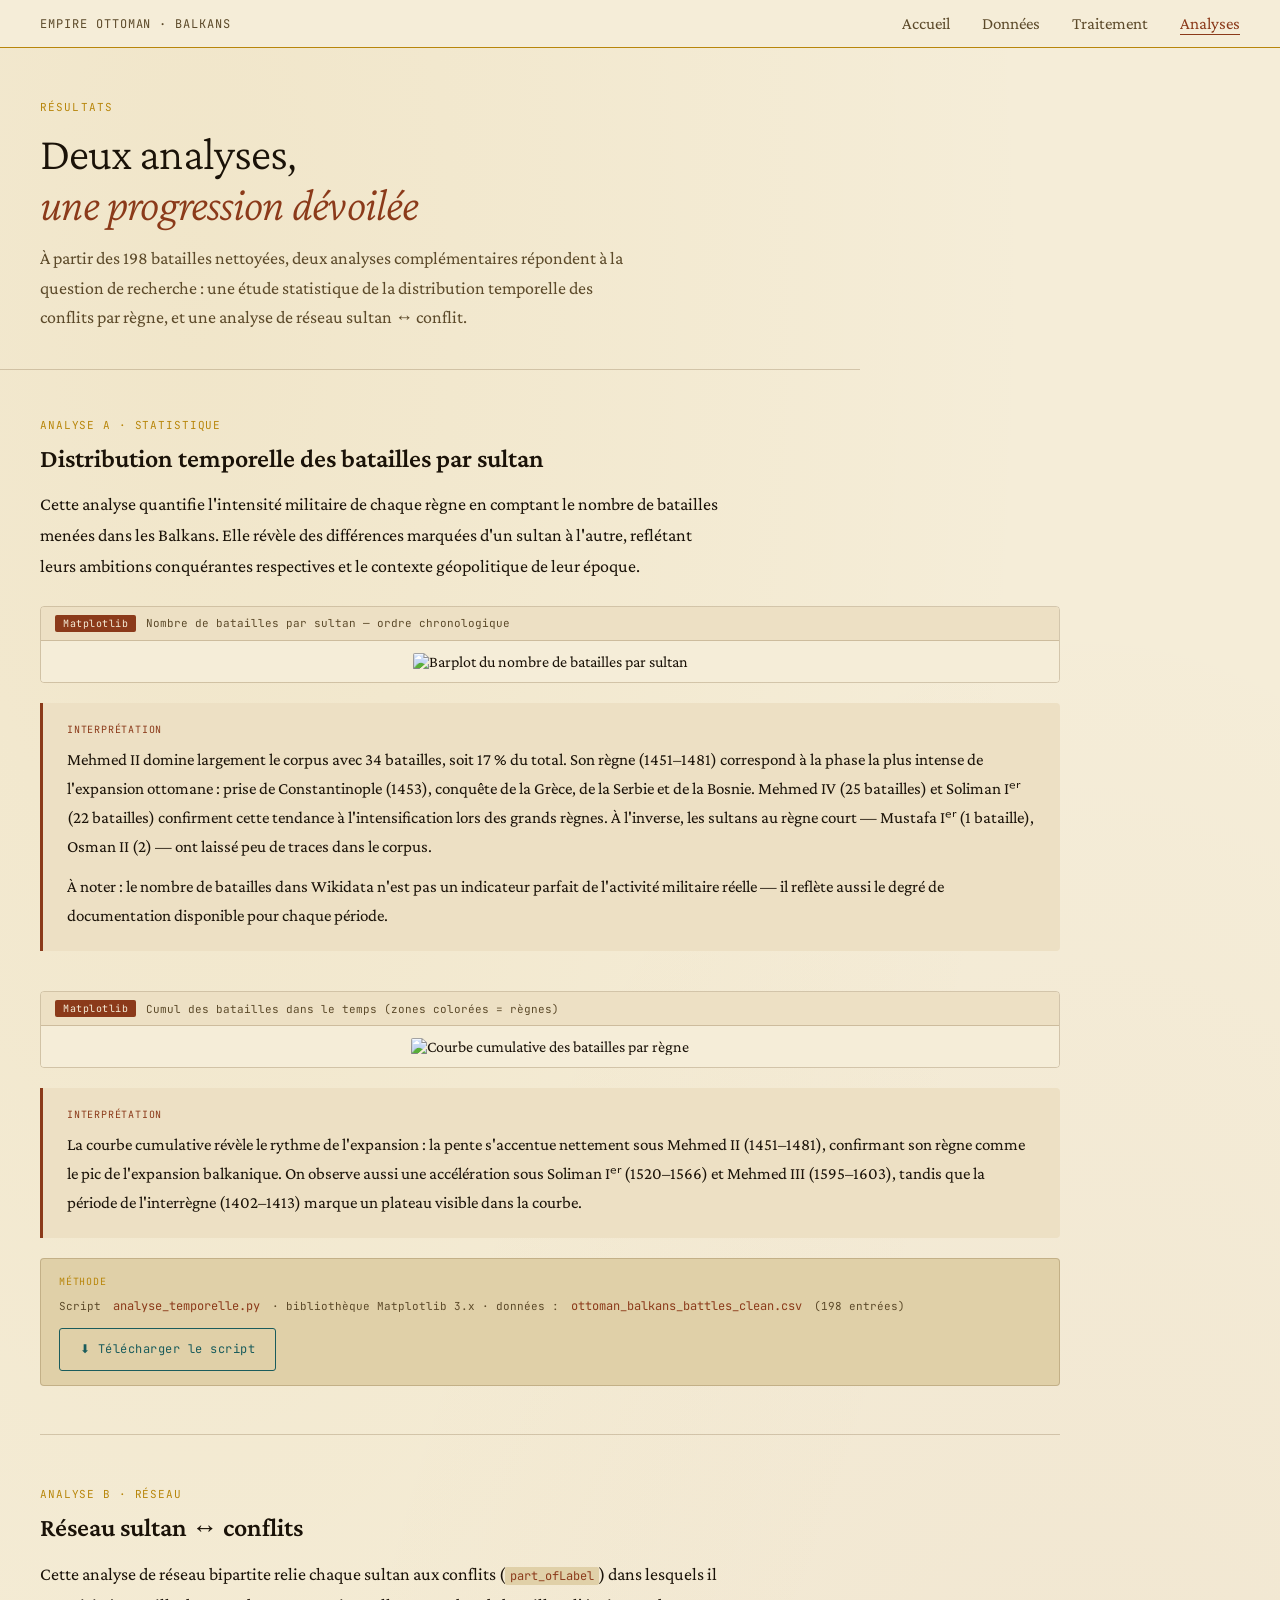
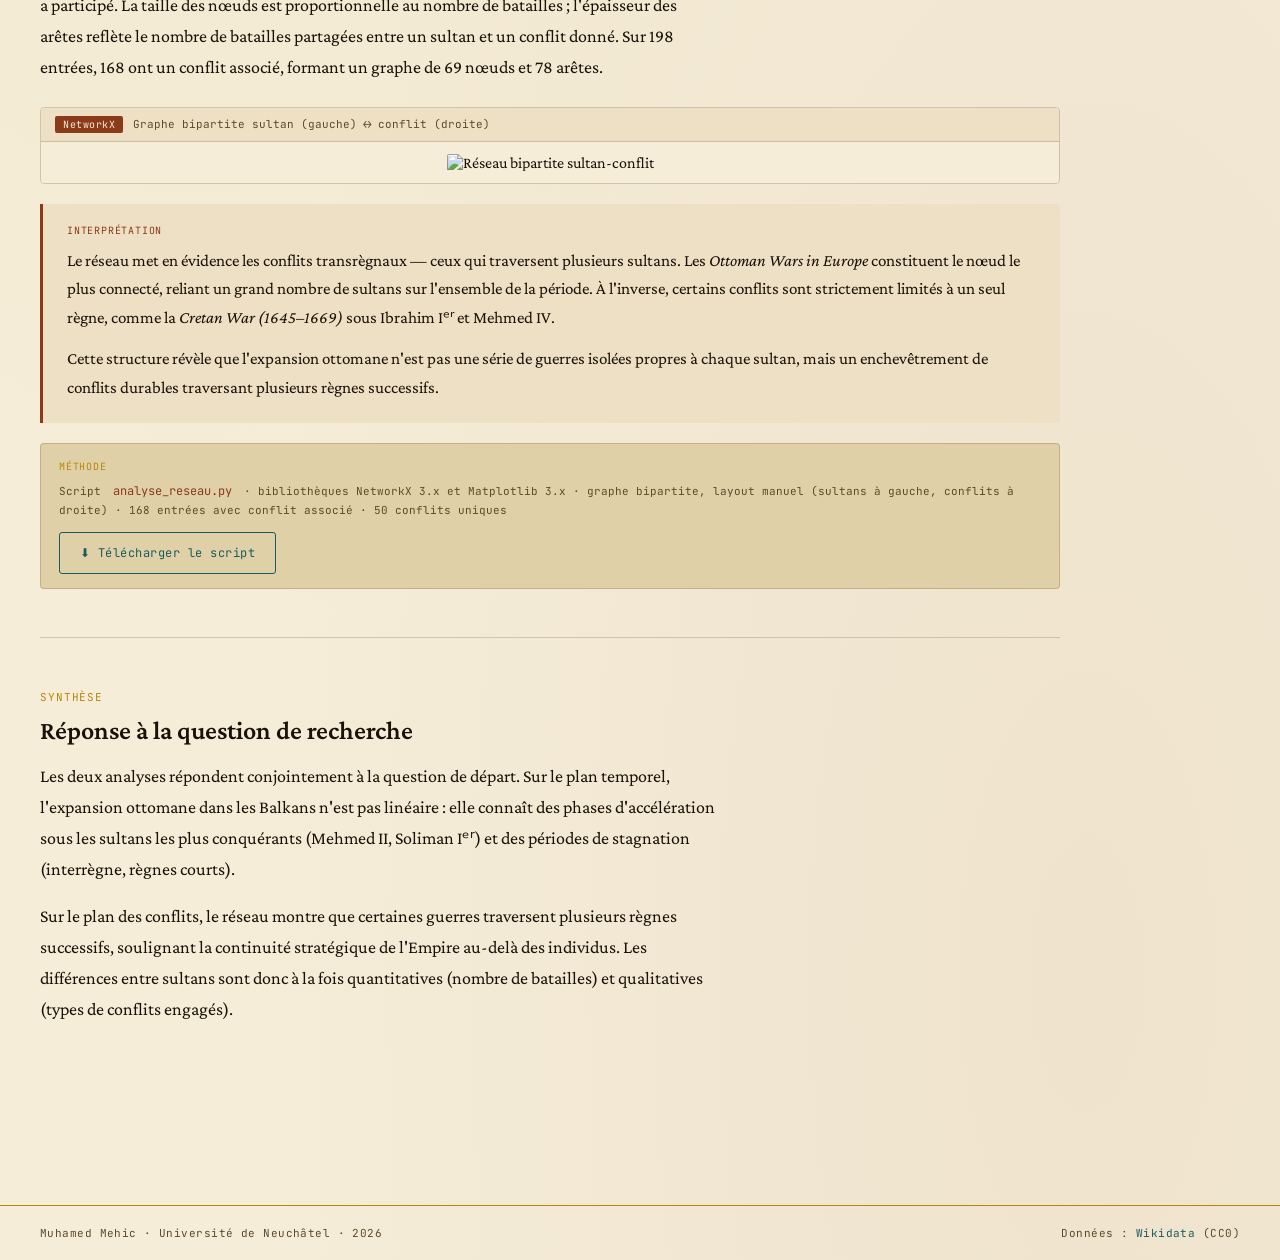
==== analysis.html @ 5c9a2b20 "analyse" ====
<!DOCTYPE html>
<html lang="fr">
<head>
  <meta charset="UTF-8">
  <meta name="viewport" content="width=device-width, initial-scale=1.0">
  <title>Analyses · Empire Ottoman Balkans</title>
  <link href="https://fonts.googleapis.com/css2?family=Crimson+Pro:ital,wght@0,300;0,400;0,600;1,300;1,400&family=JetBrains+Mono:wght@400;500&display=swap" rel="stylesheet">
  <link rel="stylesheet" href="css/style.css">
</head>
<body>

  <nav>
    <span class="nav-brand">Empire Ottoman · Balkans</span>
    <div class="nav-links">
      <a href="index.html">Accueil</a>
      <a href="data.html">Données</a>
      <a href="process.html">Traitement</a>
      <a href="analysis.html" class="active">Analyses</a>
    </div>
  </nav>

  <header class="page-header">
    <div class="page-eyebrow">Résultats</div>
    <h1 class="page-title">Deux analyses,<br><em>une progression dévoilée</em></h1>
    <p class="page-desc">
      À partir des 198 batailles nettoyées, deux analyses complémentaires répondent
      à la question de recherche : une étude statistique de la distribution temporelle
      des conflits par règne, et une analyse de réseau sultan ↔ conflit.
    </p>
  </header>

  <main>

    <!-- ── ANALYSE A ──────────────────────────────────────────────────────── -->
    <section class="content-section">
      <div class="section-label">Analyse A · Statistique</div>
      <h2 class="section-title">Distribution temporelle des batailles par sultan</h2>

      <div class="section-body">
        <p>
          Cette analyse quantifie l'intensité militaire de chaque règne en comptant
          le nombre de batailles menées dans les Balkans. Elle révèle des différences
          marquées d'un sultan à l'autre, reflétant leurs ambitions conquérantes respectives
          et le contexte géopolitique de leur époque.
        </p>
      </div>

      <!-- Barplot -->
      <div class="viz-block">
        <div class="viz-label">
          <span class="code-lang">Matplotlib</span>
          Nombre de batailles par sultan — ordre chronologique
        </div>
        <div class="viz-img-wrap">
          <img src="outputs/output_barplot_sultans.png"
               alt="Barplot du nombre de batailles par sultan"
               class="viz-img">
        </div>
      </div>

      <div class="analysis-interp">
        <div class="interp-label">Interprétation</div>
        <p>
          Mehmed II domine largement le corpus avec 34 batailles, soit 17 % du total.
          Son règne (1451–1481) correspond à la phase la plus intense de l'expansion ottomane :
          prise de Constantinople (1453), conquête de la Grèce, de la Serbie et de la Bosnie.
          Mehmed IV (25 batailles) et Soliman Iᵉʳ (22 batailles) confirment cette tendance
          à l'intensification lors des grands règnes. À l'inverse, les sultans au règne court
          — Mustafa Iᵉʳ (1 bataille), Osman II (2) — ont laissé peu de traces dans le corpus.
        </p>
        <p>
          À noter : le nombre de batailles dans Wikidata n'est pas un indicateur parfait
          de l'activité militaire réelle — il reflète aussi le degré de documentation
          disponible pour chaque période.
        </p>
      </div>

      <!-- Courbe cumulative -->
      <div class="viz-block" style="margin-top: 40px;">
        <div class="viz-label">
          <span class="code-lang">Matplotlib</span>
          Cumul des batailles dans le temps (zones colorées = règnes)
        </div>
        <div class="viz-img-wrap">
          <img src="outputs/output_courbe_cumulative.png"
               alt="Courbe cumulative des batailles par règne"
               class="viz-img">
        </div>
      </div>

      <div class="analysis-interp">
        <div class="interp-label">Interprétation</div>
        <p>
          La courbe cumulative révèle le rythme de l'expansion : la pente s'accentue
          nettement sous Mehmed II (1451–1481), confirmant son règne comme le pic
          de l'expansion balkanique. On observe aussi une accélération sous Soliman Iᵉʳ
          (1520–1566) et Mehmed III (1595–1603), tandis que la période de l'interrègne
          (1402–1413) marque un plateau visible dans la courbe.
        </p>
      </div>

      <div class="method-note">
        <div class="method-label">Méthode</div>
        Script <code>analyse_temporelle.py</code> · bibliothèque Matplotlib 3.x ·
        données : <code>ottoman_balkans_battles_clean.csv</code> (198 entrées)
        <div style="margin-top: 12px;">
          <a class="dl-btn dl-btn--secondary" href="scripts/analyse_temporelle.py" download>
            ⬇ Télécharger le script
          </a>
        </div>
      </div>
    </section>

    <!-- ── ANALYSE B ──────────────────────────────────────────────────────── -->
    <section class="content-section">
      <div class="section-label">Analyse B · Réseau</div>
      <h2 class="section-title">Réseau sultan ↔ conflits</h2>

      <div class="section-body">
        <p>
          Cette analyse de réseau bipartite relie chaque sultan aux conflits
          (<code>part_ofLabel</code>) dans lesquels il a participé.
          La taille des nœuds est proportionnelle au nombre de batailles ;
          l'épaisseur des arêtes reflète le nombre de batailles partagées
          entre un sultan et un conflit donné. Sur 198 entrées, 168 ont
          un conflit associé, formant un graphe de 69 nœuds et 78 arêtes.
        </p>
      </div>

      <div class="viz-block">
        <div class="viz-label">
          <span class="code-lang">NetworkX</span>
          Graphe bipartite sultan (gauche) ↔ conflit (droite)
        </div>
        <div class="viz-img-wrap">
          <img src="outputs/output_reseau_sultan_guerre.png"
               alt="Réseau bipartite sultan-conflit"
               class="viz-img">
        </div>
      </div>

      <div class="analysis-interp">
        <div class="interp-label">Interprétation</div>
        <p>
          Le réseau met en évidence les conflits transrègnaux — ceux qui traversent
          plusieurs sultans. Les <em>Ottoman Wars in Europe</em> constituent le nœud
          le plus connecté, reliant un grand nombre de sultans sur l'ensemble de la période.
          À l'inverse, certains conflits sont strictement limités à un seul règne,
          comme la <em>Cretan War (1645–1669)</em> sous Ibrahim Iᵉʳ et Mehmed IV.
        </p>
        <p>
          Cette structure révèle que l'expansion ottomane n'est pas une série de guerres
          isolées propres à chaque sultan, mais un enchevêtrement de conflits durables
          traversant plusieurs règnes successifs.
        </p>
      </div>

      <div class="method-note">
        <div class="method-label">Méthode</div>
        Script <code>analyse_reseau.py</code> · bibliothèques NetworkX 3.x et Matplotlib 3.x ·
        graphe bipartite, layout manuel (sultans à gauche, conflits à droite) ·
        168 entrées avec conflit associé · 50 conflits uniques
        <div style="margin-top: 12px;">
          <a class="dl-btn dl-btn--secondary" href="scripts/analyse_reseau.py" download>
            ⬇ Télécharger le script
          </a>
        </div>
      </div>
    </section>

    <!-- ── SYNTHÈSE ───────────────────────────────────────────────────────── -->
    <section class="content-section">
      <div class="section-label">Synthèse</div>
      <h2 class="section-title">Réponse à la question de recherche</h2>
      <div class="section-body">
        <p>
          Les deux analyses répondent conjointement à la question de départ.
          Sur le plan temporel, l'expansion ottomane dans les Balkans n'est pas linéaire :
          elle connaît des phases d'accélération sous les sultans les plus conquérants
          (Mehmed II, Soliman Iᵉʳ) et des périodes de stagnation (interrègne, règnes courts).
        </p>
        <p>
          Sur le plan des conflits, le réseau montre que certaines guerres traversent
          plusieurs règnes successifs, soulignant la continuité stratégique de l'Empire
          au-delà des individus. Les différences entre sultans sont donc à la fois
          quantitatives (nombre de batailles) et qualitatives (types de conflits engagés).
        </p>
      </div>
    </section>

  </main>

  <footer>
    <span>Muhamed Mehic · Université de Neuchâtel · 2026</span>
    <span>Données : <a href="https://www.wikidata.org" target="_blank">Wikidata</a> (CC0)</span>
  </footer>

</body>
</html>
---- css/style.css ----
/* ============================================================
   style.css — Empire Ottoman · Balkans 1354–1683
   Palette : parchemin / rouille / encre / or
   ============================================================ */

   :root {
    --ink:        #1a1208;
    --parchment:  #f5edd8;
    --parchment2: #ede0c4;
    --parchment3: #e0d0a8;
    --gold:       #b8860b;
    --gold-light: #d4a017;
    --rust:       #8b3a1a;
    --rust-dark:  #7a3016;
    --teal:       #1a5c5c;
    --muted:      #5c4a2a;
    --border:     rgba(90,60,20,0.22);
  }
  
  *, *::before, *::after { box-sizing: border-box; margin: 0; padding: 0; }
  
  html { scroll-behavior: smooth; }
  
  body {
    font-family: 'Crimson Pro', Georgia, serif;
    background: var(--parchment);
    color: var(--ink);
    min-height: 100vh;
    background-image:
      radial-gradient(ellipse at 15% 10%, rgba(184,134,11,0.07) 0%, transparent 55%),
      radial-gradient(ellipse at 85% 90%, rgba(139,58,26,0.06) 0%, transparent 55%);
  }
  
  /* ── NAVIGATION ───────────────────────────────────────────── */
  
  nav {
    position: sticky;
    top: 0;
    z-index: 100;
    display: flex;
    align-items: center;
    justify-content: space-between;
    padding: 14px 40px;
    background: var(--parchment);
    border-bottom: 1.5px solid var(--gold);
    backdrop-filter: blur(4px);
  }
  
  .nav-brand {
    font-family: 'JetBrains Mono', monospace;
    font-size: 12px;
    letter-spacing: 0.08em;
    text-transform: uppercase;
    color: var(--muted);
  }
  
  .nav-links {
    display: flex;
    gap: 32px;
  }
  
  .nav-links a {
    font-size: 17px;
    color: var(--muted);
    text-decoration: none;
    transition: color 0.15s;
    position: relative;
  }
  
  .nav-links a::after {
    content: '';
    position: absolute;
    bottom: -2px;
    left: 0;
    width: 0;
    height: 1.5px;
    background: var(--rust);
    transition: width 0.2s;
  }
  
  .nav-links a:hover,
  .nav-links a.active {
    color: var(--rust);
  }
  
  .nav-links a:hover::after,
  .nav-links a.active::after {
    width: 100%;
  }
  
  /* ── HERO ─────────────────────────────────────────────────── */
  
  .hero {
    padding: 72px 40px 56px;
    border-bottom: 1px solid var(--border);
    max-width: 860px;
  }
  
  .hero-eyebrow {
    font-family: 'JetBrains Mono', monospace;
    font-size: 12px;
    letter-spacing: 0.12em;
    color: var(--gold);
    text-transform: uppercase;
    margin-bottom: 20px;
  }
  
  .hero-title {
    font-size: clamp(36px, 6vw, 64px);
    font-weight: 300;
    line-height: 1.1;
    letter-spacing: -0.02em;
    color: var(--ink);
    margin-bottom: 24px;
  }
  
  .hero-title em {
    font-style: italic;
    color: var(--rust);
  }
  
  .hero-sub {
    font-size: 20px;
    line-height: 1.6;
    color: var(--muted);
    max-width: 640px;
    margin-bottom: 40px;
  }
  
  .hero-stats {
    display: flex;
    align-items: center;
    gap: 20px;
  }
  
  .hstat { text-align: center; }
  
  .hstat-num {
    display: block;
    font-size: 36px;
    font-weight: 300;
    color: var(--rust);
    line-height: 1;
  }
  
  .hstat-lbl {
    font-family: 'JetBrains Mono', monospace;
    font-size: 10px;
    text-transform: uppercase;
    letter-spacing: 0.07em;
    color: var(--muted);
  }
  
  .hstat-div {
    width: 1px;
    height: 40px;
    background: var(--border);
  }
  
  /* ── MAIN ─────────────────────────────────────────────────── */
  
  main {
    max-width: 1100px;
    padding: 48px 40px 80px;
  }
  
  /* ── INTRO ────────────────────────────────────────────────── */
  
  .section-intro {
    margin-bottom: 56px;
    padding-bottom: 48px;
    border-bottom: 1px solid var(--border);
  }
  
  .intro-text {
    font-size: 20px;
    line-height: 1.7;
    color: var(--ink);
    max-width: 720px;
  }
  
  /* ── CARDS ────────────────────────────────────────────────── */
  
  .cards {
    display: grid;
    grid-template-columns: repeat(3, 1fr);
    gap: 20px;
    margin-bottom: 56px;
  }
  
  .card {
    display: flex;
    flex-direction: column;
    padding: 28px 24px;
    background: var(--parchment2);
    border: 1px solid var(--border);
    border-radius: 4px;
    text-decoration: none;
    color: inherit;
    transition: border-color 0.2s, transform 0.15s;
  }
  
  .card:hover {
    border-color: var(--gold);
    transform: translateY(-2px);
  }
  
  .card-icon {
    font-size: 28px;
    margin-bottom: 16px;
    color: var(--rust);
  }
  
  .card-title {
    font-size: 22px;
    font-weight: 600;
    margin-bottom: 10px;
    color: var(--ink);
  }
  
  .card-desc {
    font-size: 16px;
    line-height: 1.6;
    color: var(--muted);
    flex: 1;
    margin-bottom: 20px;
  }
  
  .card-link {
    font-family: 'JetBrains Mono', monospace;
    font-size: 12px;
    color: var(--teal);
    letter-spacing: 0.04em;
  }
  
  /* ── TIMELINE PREVIEW ─────────────────────────────────────── */
  
  .timeline-preview {
    padding-top: 48px;
    border-top: 1px solid var(--border);
  }
  
  .tp-label {
    font-family: 'JetBrains Mono', monospace;
    font-size: 11px;
    text-transform: uppercase;
    letter-spacing: 0.08em;
    color: var(--muted);
    margin-bottom: 16px;
  }
  
  .timeline-bar {
    position: relative;
    height: 36px;
    background: var(--parchment3);
    border-radius: 3px;
    overflow: hidden;
    margin-bottom: 8px;
    border: 1px solid var(--border);
  }
  
  .tb-seg {
    position: absolute;
    top: 0;
    height: 100%;
    background: var(--rust);
    opacity: 0.7;
    border-right: 1px solid var(--parchment);
    display: flex;
    align-items: center;
    overflow: hidden;
    transition: opacity 0.15s;
    cursor: default;
  }
  
  .tb-seg:nth-child(even) { background: var(--teal); }
  
  .tb-seg:hover { opacity: 1; z-index: 2; }
  
  .tb-seg span {
    font-family: 'JetBrains Mono', monospace;
    font-size: 9px;
    color: var(--parchment);
    padding: 0 6px;
    white-space: nowrap;
    overflow: hidden;
    letter-spacing: 0.04em;
  }
  
  .tb-axis {
    display: flex;
    justify-content: space-between;
    font-family: 'JetBrains Mono', monospace;
    font-size: 10px;
    color: var(--muted);
    letter-spacing: 0.04em;
  }
  
  /* ── FOOTER ───────────────────────────────────────────────── */
  
  footer {
    display: flex;
    justify-content: space-between;
    align-items: center;
    padding: 20px 40px;
    border-top: 1.5px solid var(--gold);
    font-family: 'JetBrains Mono', monospace;
    font-size: 11px;
    color: var(--muted);
    letter-spacing: 0.04em;
  }
  
  footer a {
    color: var(--teal);
    text-decoration: none;
  }
  
  footer a:hover { text-decoration: underline; }
  
  /* ── PAGE INTÉRIEURE : EN-TÊTE ────────────────────────────── */
  
  .page-header {
    padding: 52px 40px 36px;
    border-bottom: 1px solid var(--border);
    max-width: 860px;
  }
  
  .page-eyebrow {
    font-family: 'JetBrains Mono', monospace;
    font-size: 11px;
    letter-spacing: 0.1em;
    color: var(--gold);
    text-transform: uppercase;
    margin-bottom: 14px;
  }
  
  .page-title {
    font-size: clamp(28px, 4vw, 46px);
    font-weight: 300;
    letter-spacing: -0.02em;
    color: var(--ink);
    margin-bottom: 14px;
  }
  
  .page-title em { font-style: italic; color: var(--rust); }
  
  .page-desc {
    font-size: 18px;
    line-height: 1.65;
    color: var(--muted);
    max-width: 600px;
  }
  
  /* ── BLOCS DE CONTENU ─────────────────────────────────────── */
  
  .content-section {
    margin-bottom: 52px;
    padding-bottom: 48px;
    border-bottom: 1px solid var(--border);
  }
  
  .content-section:last-child {
    border-bottom: none;
  }
  
  .section-label {
    font-family: 'JetBrains Mono', monospace;
    font-size: 11px;
    text-transform: uppercase;
    letter-spacing: 0.08em;
    color: var(--gold);
    margin-bottom: 12px;
  }
  
  .section-title {
    font-size: 26px;
    font-weight: 600;
    margin-bottom: 16px;
    color: var(--ink);
  }
  
  .section-body {
    font-size: 18px;
    line-height: 1.72;
    color: var(--ink);
    max-width: 680px;
  }
  
  .section-body p + p { margin-top: 16px; }
  
  /* ── CODE BLOCKS ──────────────────────────────────────────── */
  
  .code-block {
    background: var(--parchment3);
    border: 1px solid var(--border);
    border-radius: 4px;
    overflow: hidden;
    margin: 24px 0;
  }
  
  .code-header {
    display: flex;
    align-items: center;
    justify-content: space-between;
    padding: 8px 14px;
    border-bottom: 1px solid var(--border);
    font-family: 'JetBrains Mono', monospace;
    font-size: 11px;
    color: var(--muted);
    background: var(--parchment2);
  }
  
  .code-lang {
    background: var(--rust);
    color: var(--parchment);
    padding: 2px 8px;
    border-radius: 2px;
    font-size: 10px;
    letter-spacing: 0.05em;
  }
  
  pre {
    padding: 18px 20px;
    overflow-x: auto;
    font-family: 'JetBrains Mono', monospace;
    font-size: 13px;
    line-height: 1.7;
    color: var(--ink);
  }
  
  /* ── TABLEAU ──────────────────────────────────────────────── */
  
  .table-wrap {
    overflow-x: auto;
    border: 1px solid var(--border);
    border-radius: 4px;
    margin: 24px 0;
  }
  
  table {
    width: 100%;
    border-collapse: collapse;
    font-size: 14px;
  }
  
  thead th {
    background: var(--parchment3);
    padding: 10px 14px;
    text-align: left;
    font-family: 'JetBrains Mono', monospace;
    font-size: 10px;
    text-transform: uppercase;
    letter-spacing: 0.07em;
    color: var(--muted);
    border-bottom: 1px solid var(--border);
  }
  
  tbody td {
    padding: 9px 14px;
    border-bottom: 1px solid var(--border);
    color: var(--ink);
  }
  
  tbody tr:last-child td { border-bottom: none; }
  tbody tr:hover { background: var(--parchment2); }
  
  /* ── RESPONSIVE ───────────────────────────────────────────── */
  
  @media (max-width: 768px) {
    nav { padding: 12px 20px; }
    .nav-links { gap: 20px; }
    .hero, main, .page-header { padding-left: 20px; padding-right: 20px; }
    .cards { grid-template-columns: 1fr; }
    footer { flex-direction: column; gap: 8px; text-align: center; }
  }
  
  /* ── BARRES SULTAN (data.html) ────────────────────────────────────────────── */
  
  .sultan-bars {
    margin-top: 24px;
    display: flex;
    flex-direction: column;
    gap: 8px;
  }
  
  .sbar-row {
    display: flex;
    align-items: center;
    gap: 12px;
  }
  
  .sbar-name {
    font-family: 'JetBrains Mono', monospace;
    font-size: 11px;
    color: var(--muted);
    width: 110px;
    flex-shrink: 0;
    text-align: right;
  }
  
  .sbar-wrap {
    flex: 1;
    background: var(--parchment3);
    border-radius: 2px;
    height: 22px;
    overflow: hidden;
  }
  
  .sbar-fill {
    height: 100%;
    background: var(--rust);
    display: flex;
    align-items: center;
    justify-content: flex-end;
    padding-right: 8px;
    font-family: 'JetBrains Mono', monospace;
    font-size: 10px;
    color: var(--parchment);
    transition: width 0.6s ease;
  }
  
  /* ── BOUTONS TÉLÉCHARGEMENT ───────────────────────────────────────────────── */
  
  .dl-links {
    display: flex;
    gap: 14px;
    margin-top: 24px;
    flex-wrap: wrap;
  }
  
  .dl-btn {
    display: inline-block;
    padding: 10px 20px;
    background: var(--rust);
    color: var(--parchment);
    text-decoration: none;
    font-family: 'JetBrains Mono', monospace;
    font-size: 12px;
    border-radius: 3px;
    letter-spacing: 0.04em;
    transition: background 0.15s;
  }
  
  .dl-btn:hover { background: var(--rust-dark); }
  
  .dl-btn--secondary {
    background: transparent;
    color: var(--teal);
    border: 1px solid var(--teal);
  }
  
  .dl-btn--secondary:hover {
    background: var(--teal);
    color: var(--parchment);
  }
  
  /* ── CODE INLINE ──────────────────────────────────────────────────────────── */
  
  code {
    font-family: 'JetBrains Mono', monospace;
    font-size: 12px;
    background: var(--parchment3);
    padding: 1px 5px;
    border-radius: 2px;
    color: var(--rust);
  }
  
  /* ── PIPELINE DIAGRAM (process.html) ─────────────────────────────────────── */
  
  .pipeline-diagram {
    display: flex;
    align-items: center;
    flex-wrap: wrap;
    gap: 6px;
    margin-top: 28px;
    padding: 20px;
    background: var(--parchment2);
    border: 1px solid var(--border);
    border-radius: 4px;
  }
  
  .pipe-node {
    display: flex;
    flex-direction: column;
    align-items: center;
    background: var(--parchment3);
    border: 1px solid var(--border);
    border-radius: 3px;
    padding: 8px 12px;
    min-width: 64px;
  }
  
  .pipe-node--input,
  .pipe-node--output {
    background: var(--rust);
    border-color: var(--rust-dark);
  }
  
  .pipe-node--input .pipe-num,
  .pipe-node--output .pipe-num,
  .pipe-node--input .pipe-label,
  .pipe-node--output .pipe-label {
    color: var(--parchment);
  }
  
  .pipe-num {
    font-family: 'JetBrains Mono', monospace;
    font-size: 11px;
    font-weight: 500;
    color: var(--rust);
  }
  
  .pipe-label {
    font-size: 11px;
    color: var(--muted);
    margin-top: 2px;
  }
  
  .pipe-arrow {
    font-family: 'JetBrains Mono', monospace;
    color: var(--gold);
    font-size: 18px;
    line-height: 1;
  }
  
  /* ── STEP HEADER (process.html) ───────────────────────────────────────────── */
  
  .step-header {
    display: flex;
    align-items: flex-start;
    gap: 20px;
    margin-bottom: 16px;
  }
  
  .step-num {
    font-family: 'JetBrains Mono', monospace;
    font-size: 32px;
    font-weight: 500;
    color: var(--rust);
    opacity: 0.35;
    line-height: 1;
    flex-shrink: 0;
    min-width: 44px;
  }
  
  .step-header .section-title {
    margin-bottom: 0;
  }
  
  /* ── REPORT GRID (process.html) ───────────────────────────────────────────── */
  
  .report-grid {
    display: flex;
    gap: 16px;
    margin-top: 24px;
    flex-wrap: wrap;
  }
  
  .report-card {
    display: flex;
    flex-direction: column;
    align-items: center;
    padding: 20px 28px;
    background: var(--parchment2);
    border: 1px solid var(--border);
    border-radius: 4px;
    min-width: 140px;
  }
  
  .report-card--removed { border-color: var(--gold); }
  .report-card--final   { border-color: var(--teal); }
  
  .report-num {
    font-size: 40px;
    font-weight: 300;
    color: var(--rust);
    line-height: 1;
  }
  
  .report-card--removed .report-num { color: var(--gold); }
  .report-card--final .report-num   { color: var(--teal); }
  
  .report-lbl {
    font-family: 'JetBrains Mono', monospace;
    font-size: 10px;
    text-transform: uppercase;
    letter-spacing: 0.06em;
    color: var(--muted);
    margin-top: 6px;
    text-align: center;
  }
  
  /* ── VISUALISATIONS (analysis.html) ──────────────────────────────────────── */
  
  .viz-block {
    margin-top: 24px;
    border: 1px solid var(--border);
    border-radius: 4px;
    overflow: hidden;
  }
  
  .viz-label {
    display: flex;
    align-items: center;
    gap: 10px;
    padding: 8px 14px;
    background: var(--parchment2);
    border-bottom: 1px solid var(--border);
    font-family: 'JetBrains Mono', monospace;
    font-size: 11px;
    color: var(--muted);
  }
  
  .viz-img-wrap {
    background: var(--parchment);
    padding: 12px;
    text-align: center;
  }
  
  .viz-img {
    max-width: 100%;
    height: auto;
    border-radius: 2px;
  }
  
  /* ── INTERPRÉTATION ───────────────────────────────────────────────────────── */
  
  .analysis-interp {
    margin-top: 20px;
    padding: 20px 24px;
    background: var(--parchment2);
    border-left: 3px solid var(--rust);
    border-radius: 0 4px 4px 0;
  }
  
  .interp-label {
    font-family: 'JetBrains Mono', monospace;
    font-size: 10px;
    text-transform: uppercase;
    letter-spacing: 0.08em;
    color: var(--rust);
    margin-bottom: 10px;
  }
  
  .analysis-interp p {
    font-size: 17px;
    line-height: 1.7;
    color: var(--ink);
  }
  
  .analysis-interp p + p {
    margin-top: 12px;
  }
  
  /* ── NOTE MÉTHODE ─────────────────────────────────────────────────────────── */
  
  .method-note {
    margin-top: 20px;
    padding: 14px 18px;
    background: var(--parchment3);
    border: 1px solid var(--border);
    border-radius: 4px;
    font-family: 'JetBrains Mono', monospace;
    font-size: 11px;
    color: var(--muted);
    line-height: 1.7;
  }
  
  .method-label {
    font-size: 10px;
    text-transform: uppercase;
    letter-spacing: 0.08em;
    color: var(--gold);
    margin-bottom: 6px;
  }
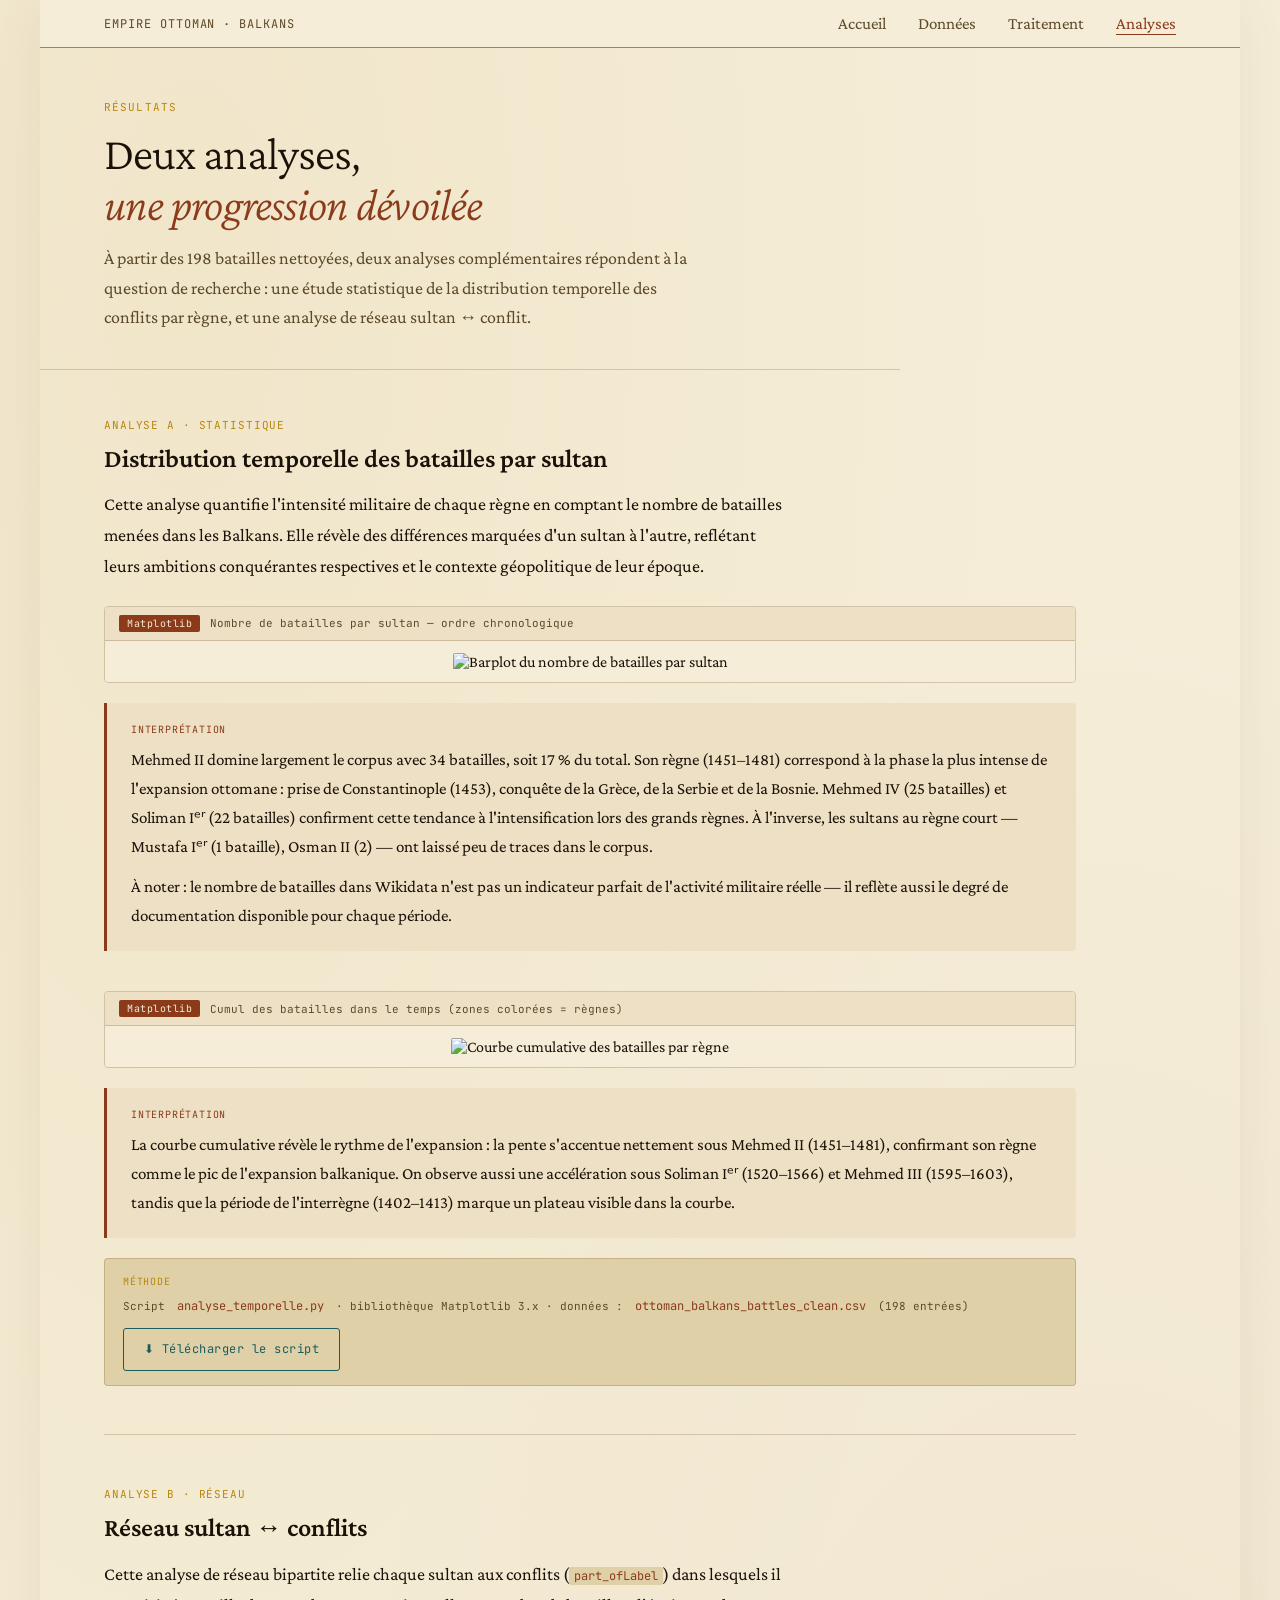
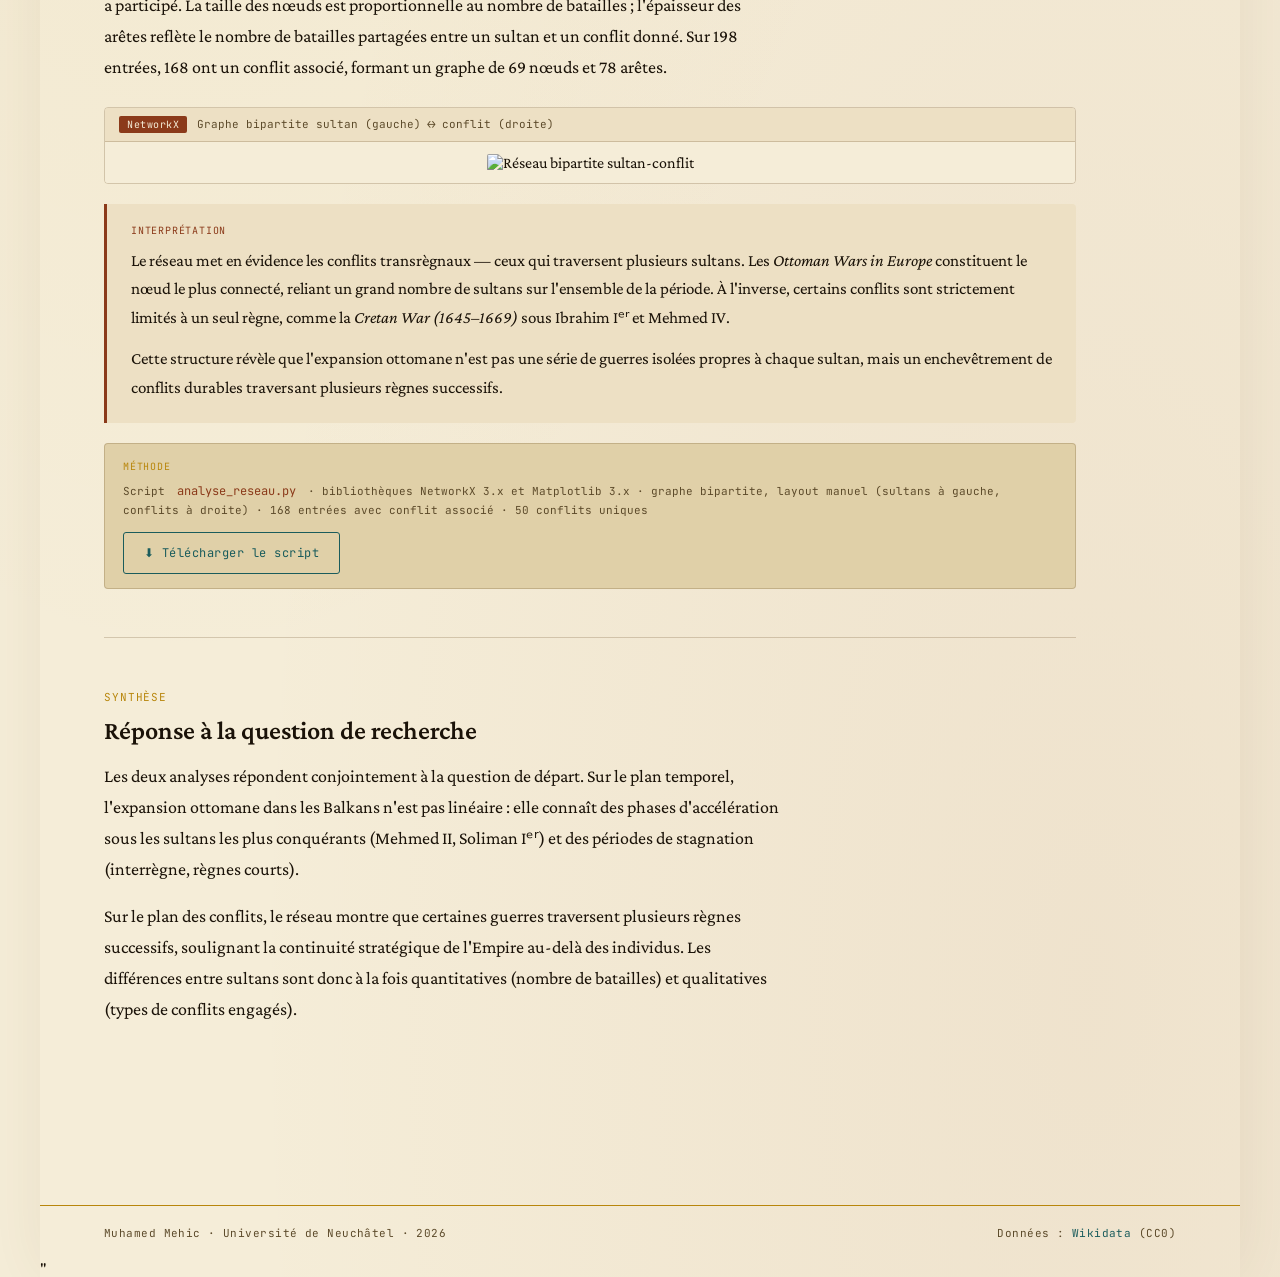
==== commit bdf3d0cc: "javascript" ====
--- a/analysis.html
+++ b/analysis.html
@@ -194,6 +194,6 @@
     <span>Muhamed Mehic · Université de Neuchâtel · 2026</span>
     <span>Données : <a href="https://www.wikidata.org" target="_blank">Wikidata</a> (CC0)</span>
   </footer>
-
+  <script src="js/main.js"></script>"
 </body>
 </html>
--- a/css/style.css
+++ b/css/style.css
@@ -772,4 +772,120 @@
     letter-spacing: 0.08em;
     color: var(--gold);
     margin-bottom: 6px;
+  }
+  
+  /* ── CENTRAGE GLOBAL ──────────────────────────────────────────────────────── */
+  
+  nav {
+    max-width: 1200px;
+    margin-left: auto;
+    margin-right: auto;
+  }
+  
+  /* Wrapper pour centrer nav, header et main */
+  nav,
+  .hero,
+  .page-header {
+    padding-left: clamp(20px, 5vw, 80px);
+    padding-right: clamp(20px, 5vw, 80px);
+  }
+  
+  body {
+    max-width: 1200px;
+    margin-left: auto;
+    margin-right: auto;
+    box-shadow: 0 0 60px rgba(90,60,20,0.08);
+  }
+  
+  /* Remettre nav sticky sur toute la largeur */
+  nav {
+    position: sticky;
+    top: 0;
+    max-width: 100%;
+    padding-left: clamp(20px, 5vw, 80px);
+    padding-right: clamp(20px, 5vw, 80px);
+  }
+  
+  main {
+    padding-left: clamp(20px, 5vw, 80px);
+    padding-right: clamp(20px, 5vw, 80px);
+  }
+  
+  footer {
+    padding-left: clamp(20px, 5vw, 80px);
+    padding-right: clamp(20px, 5vw, 80px);
+  }
+  
+  /* ── TOOLTIP SULTANS ──────────────────────────────────────────────────────── */
+  
+  .sultan-tooltip {
+    position: fixed;
+    z-index: 999;
+    background: var(--ink);
+    color: var(--parchment);
+    border-radius: 4px;
+    padding: 12px 16px;
+    pointer-events: none;
+    opacity: 0;
+    transform: translateY(4px);
+    transition: opacity 0.15s, transform 0.15s;
+    min-width: 180px;
+    box-shadow: 0 4px 20px rgba(0,0,0,0.3);
+  }
+  
+  .sultan-tooltip.visible {
+    opacity: 1;
+    transform: translateY(0);
+  }
+  
+  .tt-name {
+    font-family: 'Crimson Pro', serif;
+    font-size: 16px;
+    font-weight: 600;
+    margin-bottom: 2px;
+  }
+  
+  .tt-dates {
+    font-family: 'JetBrains Mono', monospace;
+    font-size: 10px;
+    color: var(--gold-light);
+    letter-spacing: 0.06em;
+    margin-bottom: 8px;
+  }
+  
+  .tt-battles {
+    font-family: 'JetBrains Mono', monospace;
+    font-size: 11px;
+    color: var(--parchment2);
+    margin-bottom: 6px;
+  }
+  
+  .tt-battles span {
+    font-size: 20px;
+    font-weight: 500;
+    color: var(--rust);
+    margin-right: 4px;
+    font-family: 'Crimson Pro', serif;
+  }
+  
+  .tt-info {
+    font-size: 13px;
+    color: var(--parchment3);
+    line-height: 1.5;
+    border-top: 1px solid rgba(255,255,255,0.1);
+    padding-top: 6px;
+    margin-top: 4px;
+  }
+  
+  /* ── ANIMATIONS SCROLL ────────────────────────────────────────────────────── */
+  
+  .anim-hidden {
+    opacity: 0;
+    transform: translateY(20px);
+    transition: opacity 0.45s ease, transform 0.45s ease;
+  }
+  
+  .anim-visible {
+    opacity: 1;
+    transform: translateY(0);
   }
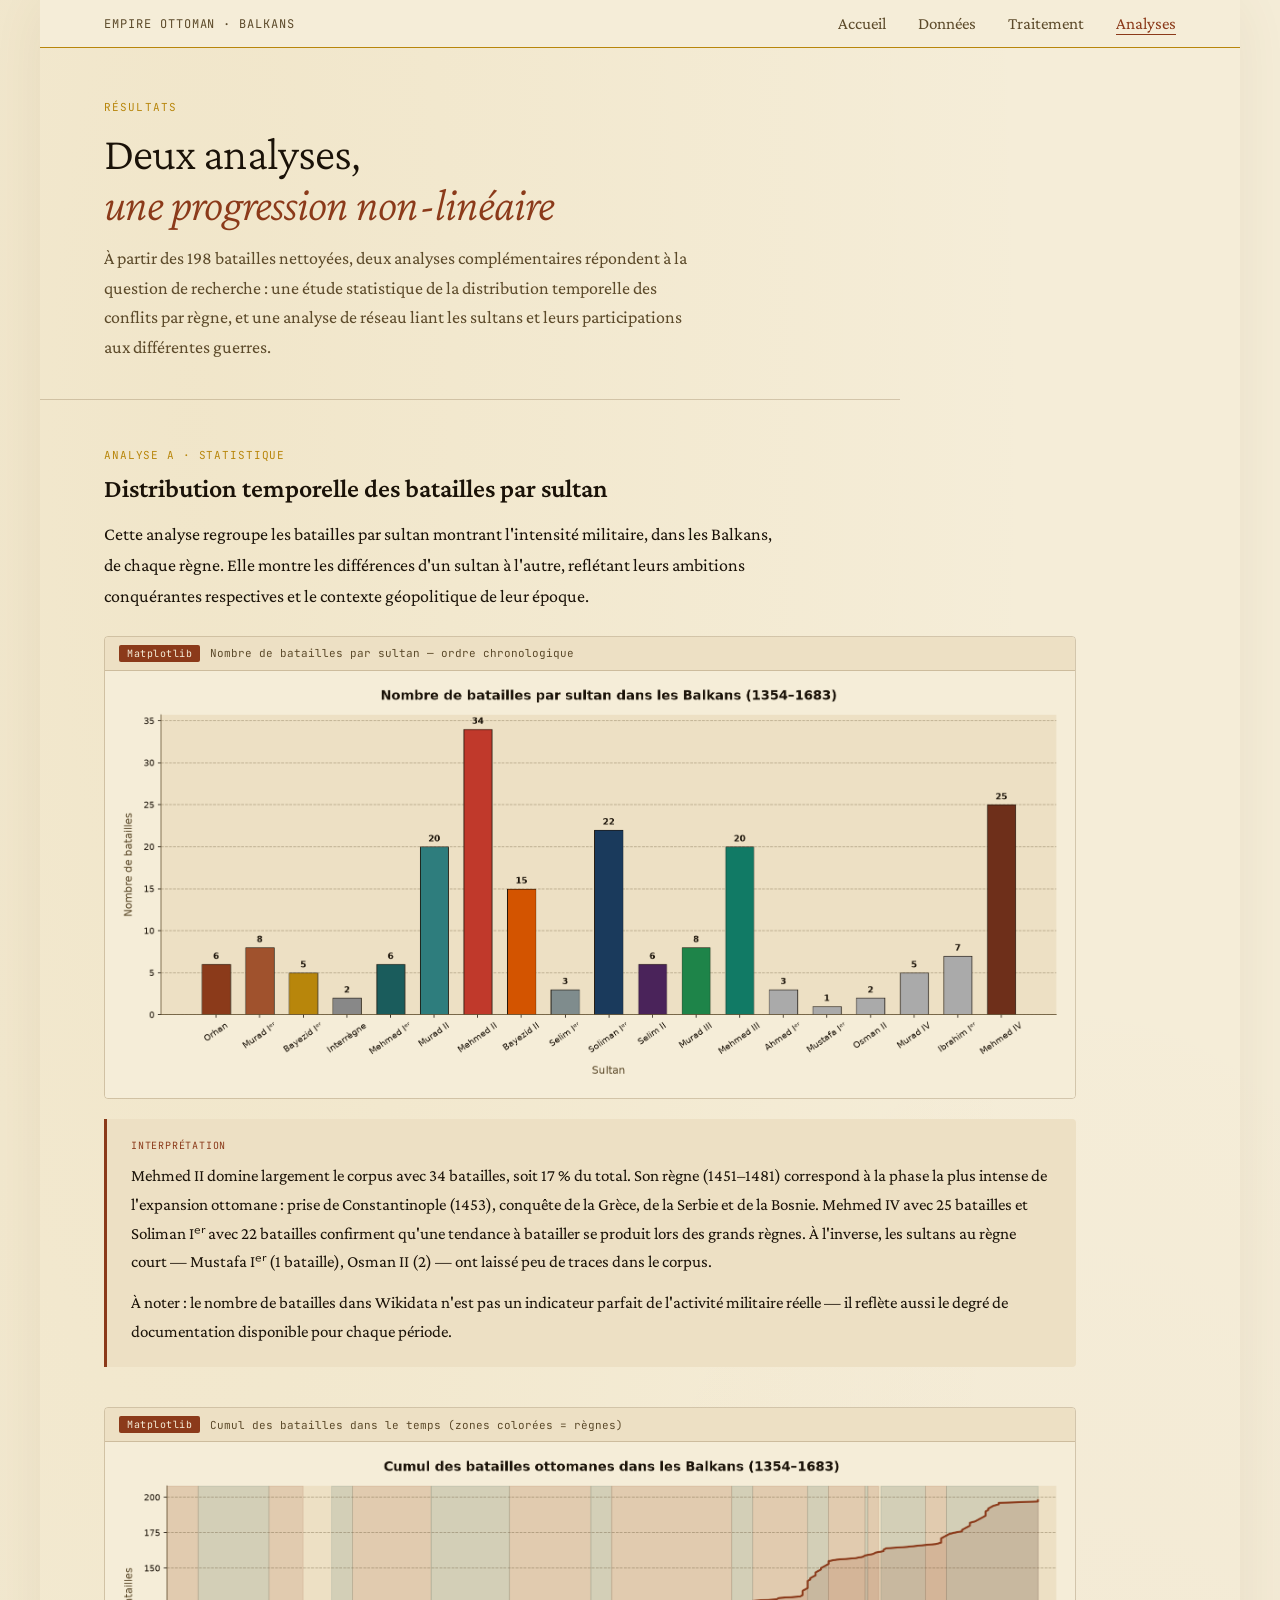
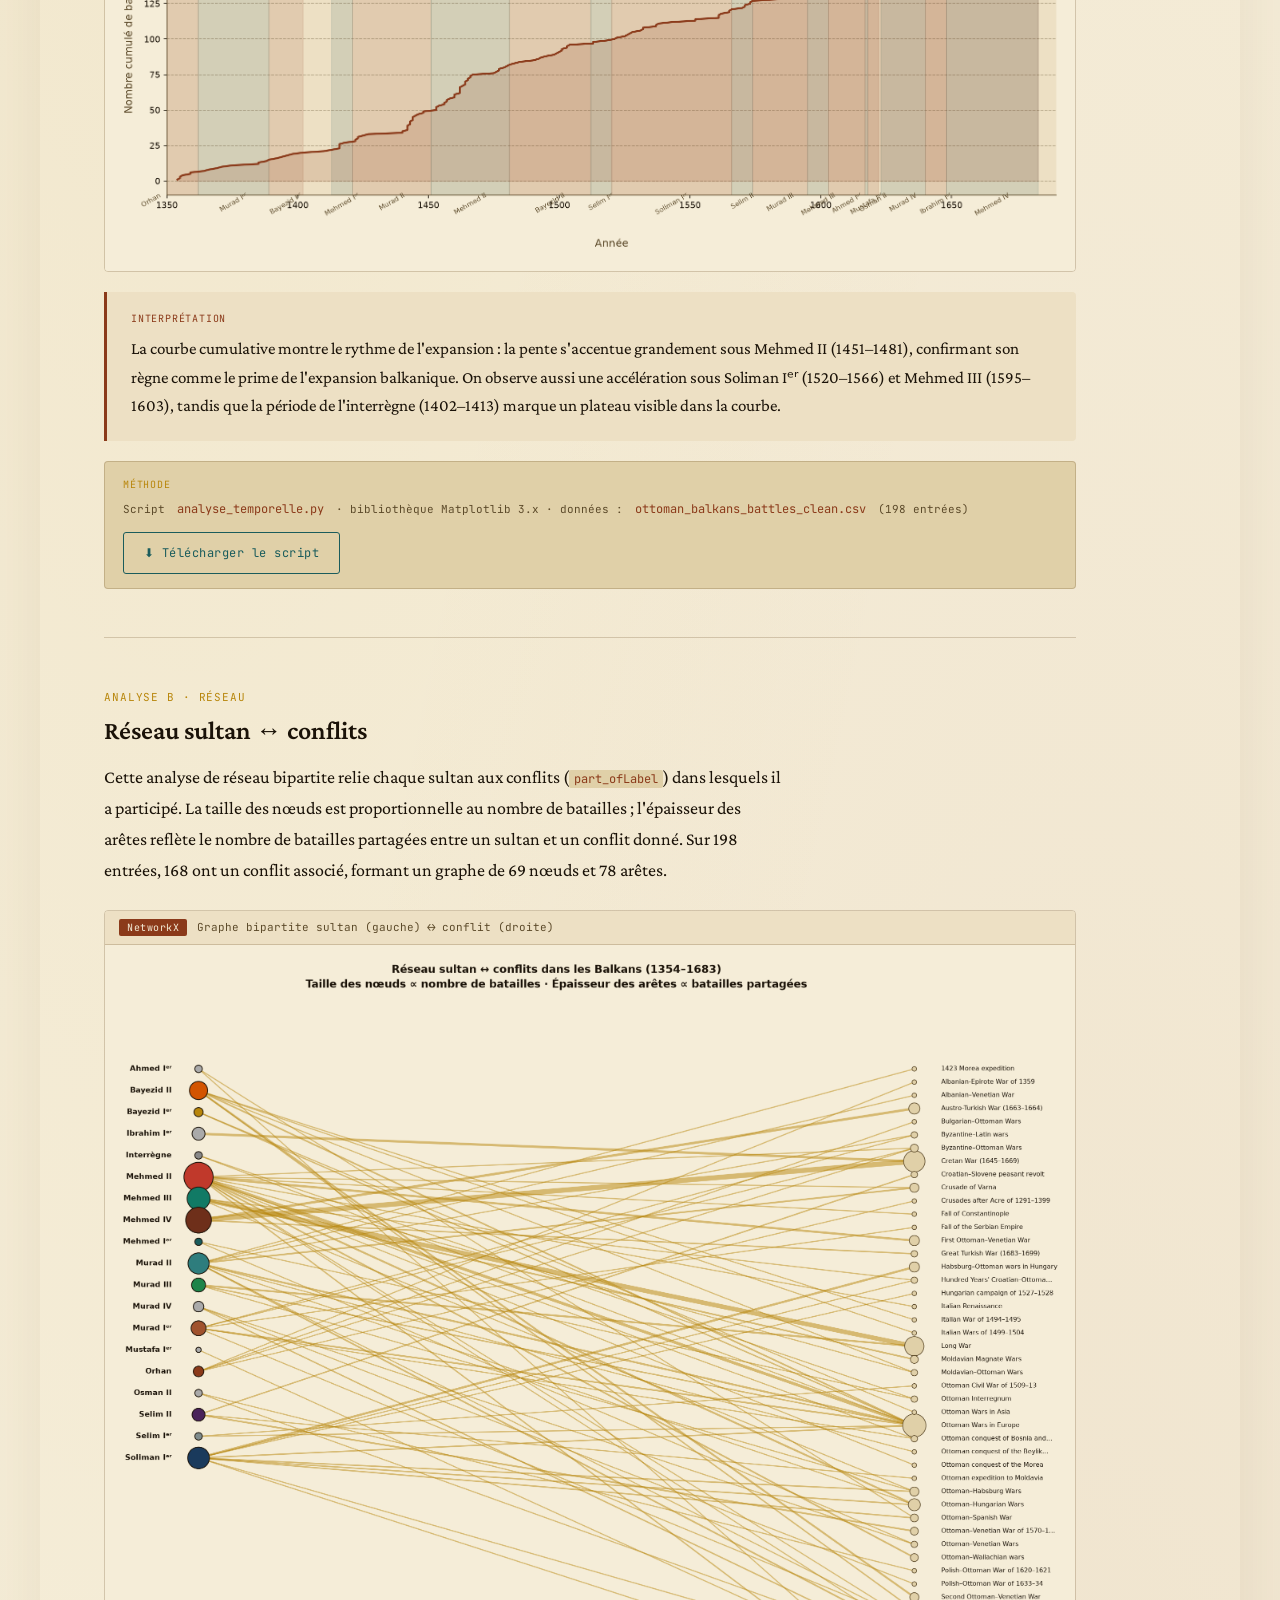
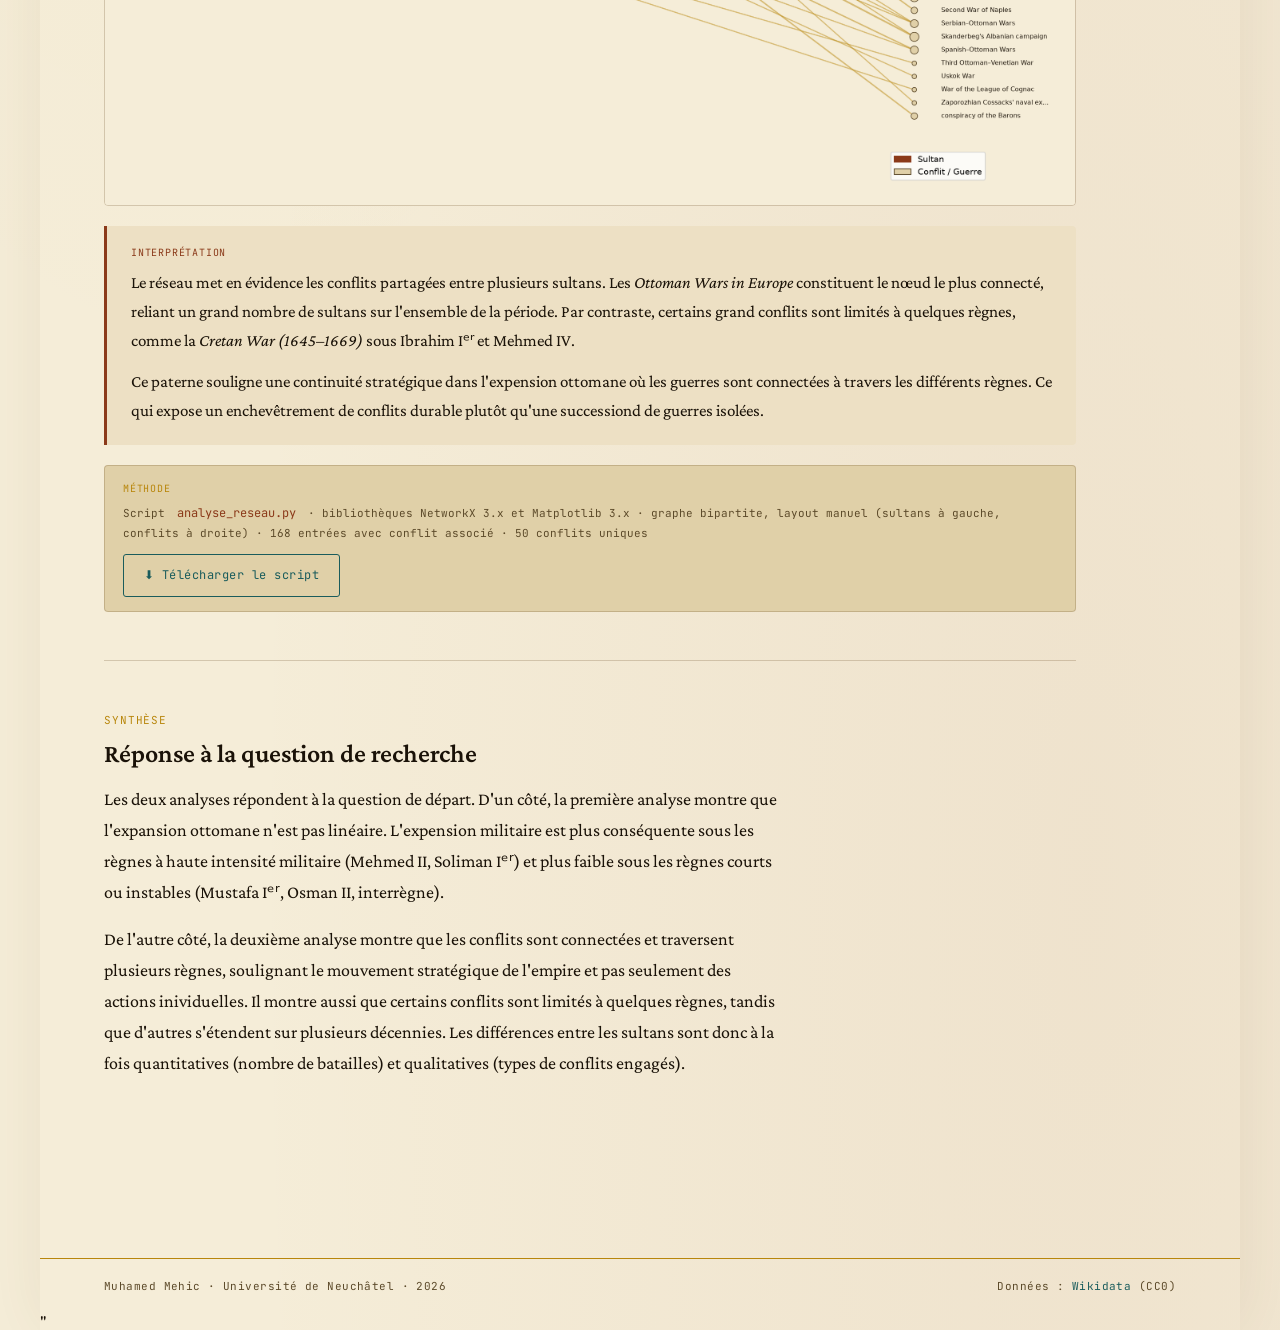
==== commit 88a1cc6b: "changement après plusieurs relectures" ====
--- a/analysis.html
+++ b/analysis.html
@@ -21,11 +21,11 @@
 
   <header class="page-header">
     <div class="page-eyebrow">Résultats</div>
-    <h1 class="page-title">Deux analyses,<br><em>une progression dévoilée</em></h1>
+    <h1 class="page-title">Deux analyses,<br><em>une progression non-linéaire</em></h1>
     <p class="page-desc">
       À partir des 198 batailles nettoyées, deux analyses complémentaires répondent
       à la question de recherche : une étude statistique de la distribution temporelle
-      des conflits par règne, et une analyse de réseau sultan ↔ conflit.
+      des conflits par règne, et une analyse de réseau liant les sultans et leurs participations aux différentes guerres.
     </p>
   </header>
 
@@ -38,9 +38,8 @@
 
       <div class="section-body">
         <p>
-          Cette analyse quantifie l'intensité militaire de chaque règne en comptant
-          le nombre de batailles menées dans les Balkans. Elle révèle des différences
-          marquées d'un sultan à l'autre, reflétant leurs ambitions conquérantes respectives
+          Cette analyse regroupe les batailles par sultan montrant l'intensité militaire, dans les Balkans, de chaque règne. 
+          Elle montre les différences d'un sultan à l'autre, reflétant leurs ambitions conquérantes respectives
           et le contexte géopolitique de leur époque.
         </p>
       </div>
@@ -64,8 +63,8 @@
           Mehmed II domine largement le corpus avec 34 batailles, soit 17 % du total.
           Son règne (1451–1481) correspond à la phase la plus intense de l'expansion ottomane :
           prise de Constantinople (1453), conquête de la Grèce, de la Serbie et de la Bosnie.
-          Mehmed IV (25 batailles) et Soliman Iᵉʳ (22 batailles) confirment cette tendance
-          à l'intensification lors des grands règnes. À l'inverse, les sultans au règne court
+          Mehmed IV avec 25 batailles et Soliman Iᵉʳ avec 22 batailles confirment qu'une tendance
+          à batailler se produit lors des grands règnes. À l'inverse, les sultans au règne court
           — Mustafa Iᵉʳ (1 bataille), Osman II (2) — ont laissé peu de traces dans le corpus.
         </p>
         <p>
@@ -91,8 +90,8 @@
       <div class="analysis-interp">
         <div class="interp-label">Interprétation</div>
         <p>
-          La courbe cumulative révèle le rythme de l'expansion : la pente s'accentue
-          nettement sous Mehmed II (1451–1481), confirmant son règne comme le pic
+          La courbe cumulative montre le rythme de l'expansion : la pente s'accentue
+          grandement sous Mehmed II (1451–1481), confirmant son règne comme le prime
           de l'expansion balkanique. On observe aussi une accélération sous Soliman Iᵉʳ
           (1520–1566) et Mehmed III (1595–1603), tandis que la période de l'interrègne
           (1402–1413) marque un plateau visible dans la courbe.
@@ -142,16 +141,16 @@
       <div class="analysis-interp">
         <div class="interp-label">Interprétation</div>
         <p>
-          Le réseau met en évidence les conflits transrègnaux — ceux qui traversent
+          Le réseau met en évidence les conflits partagées entre
           plusieurs sultans. Les <em>Ottoman Wars in Europe</em> constituent le nœud
           le plus connecté, reliant un grand nombre de sultans sur l'ensemble de la période.
-          À l'inverse, certains conflits sont strictement limités à un seul règne,
+          Par contraste, certains grand conflits sont limités à quelques règnes,
           comme la <em>Cretan War (1645–1669)</em> sous Ibrahim Iᵉʳ et Mehmed IV.
         </p>
         <p>
-          Cette structure révèle que l'expansion ottomane n'est pas une série de guerres
-          isolées propres à chaque sultan, mais un enchevêtrement de conflits durables
-          traversant plusieurs règnes successifs.
+          Ce paterne souligne une continuité stratégique dans l'expension ottomane 
+          où les guerres sont connectées à travers les différents règnes.
+          Ce qui expose un enchevêtrement de conflits durable plutôt qu'une successiond de guerres isolées.
         </p>
       </div>
 
@@ -174,16 +173,16 @@
       <h2 class="section-title">Réponse à la question de recherche</h2>
       <div class="section-body">
         <p>
-          Les deux analyses répondent conjointement à la question de départ.
-          Sur le plan temporel, l'expansion ottomane dans les Balkans n'est pas linéaire :
-          elle connaît des phases d'accélération sous les sultans les plus conquérants
-          (Mehmed II, Soliman Iᵉʳ) et des périodes de stagnation (interrègne, règnes courts).
+          Les deux analyses répondent à la question de départ.
+          D'un côté, la première analyse montre que l'expansion ottomane n'est pas linéaire. 
+          L'expension militaire est plus conséquente sous les règnes à haute intensité militaire (Mehmed II, Soliman Iᵉʳ) 
+          et plus faible sous les règnes courts ou instables (Mustafa Iᵉʳ, Osman II, interrègne).
         </p>
         <p>
-          Sur le plan des conflits, le réseau montre que certaines guerres traversent
-          plusieurs règnes successifs, soulignant la continuité stratégique de l'Empire
-          au-delà des individus. Les différences entre sultans sont donc à la fois
-          quantitatives (nombre de batailles) et qualitatives (types de conflits engagés).
+          De l'autre côté, la deuxième analyse montre que les conflits sont connectées et traversent plusieurs règnes, 
+          soulignant le mouvement stratégique de l'empire et pas seulement des actions inividuelles.
+          Il montre aussi que certains conflits sont limités à quelques règnes, tandis que d'autres s'étendent sur plusieurs décennies.
+          Les différences entre les sultans sont donc à la fois quantitatives (nombre de batailles) et qualitatives (types de conflits engagés).
         </p>
       </div>
     </section>
